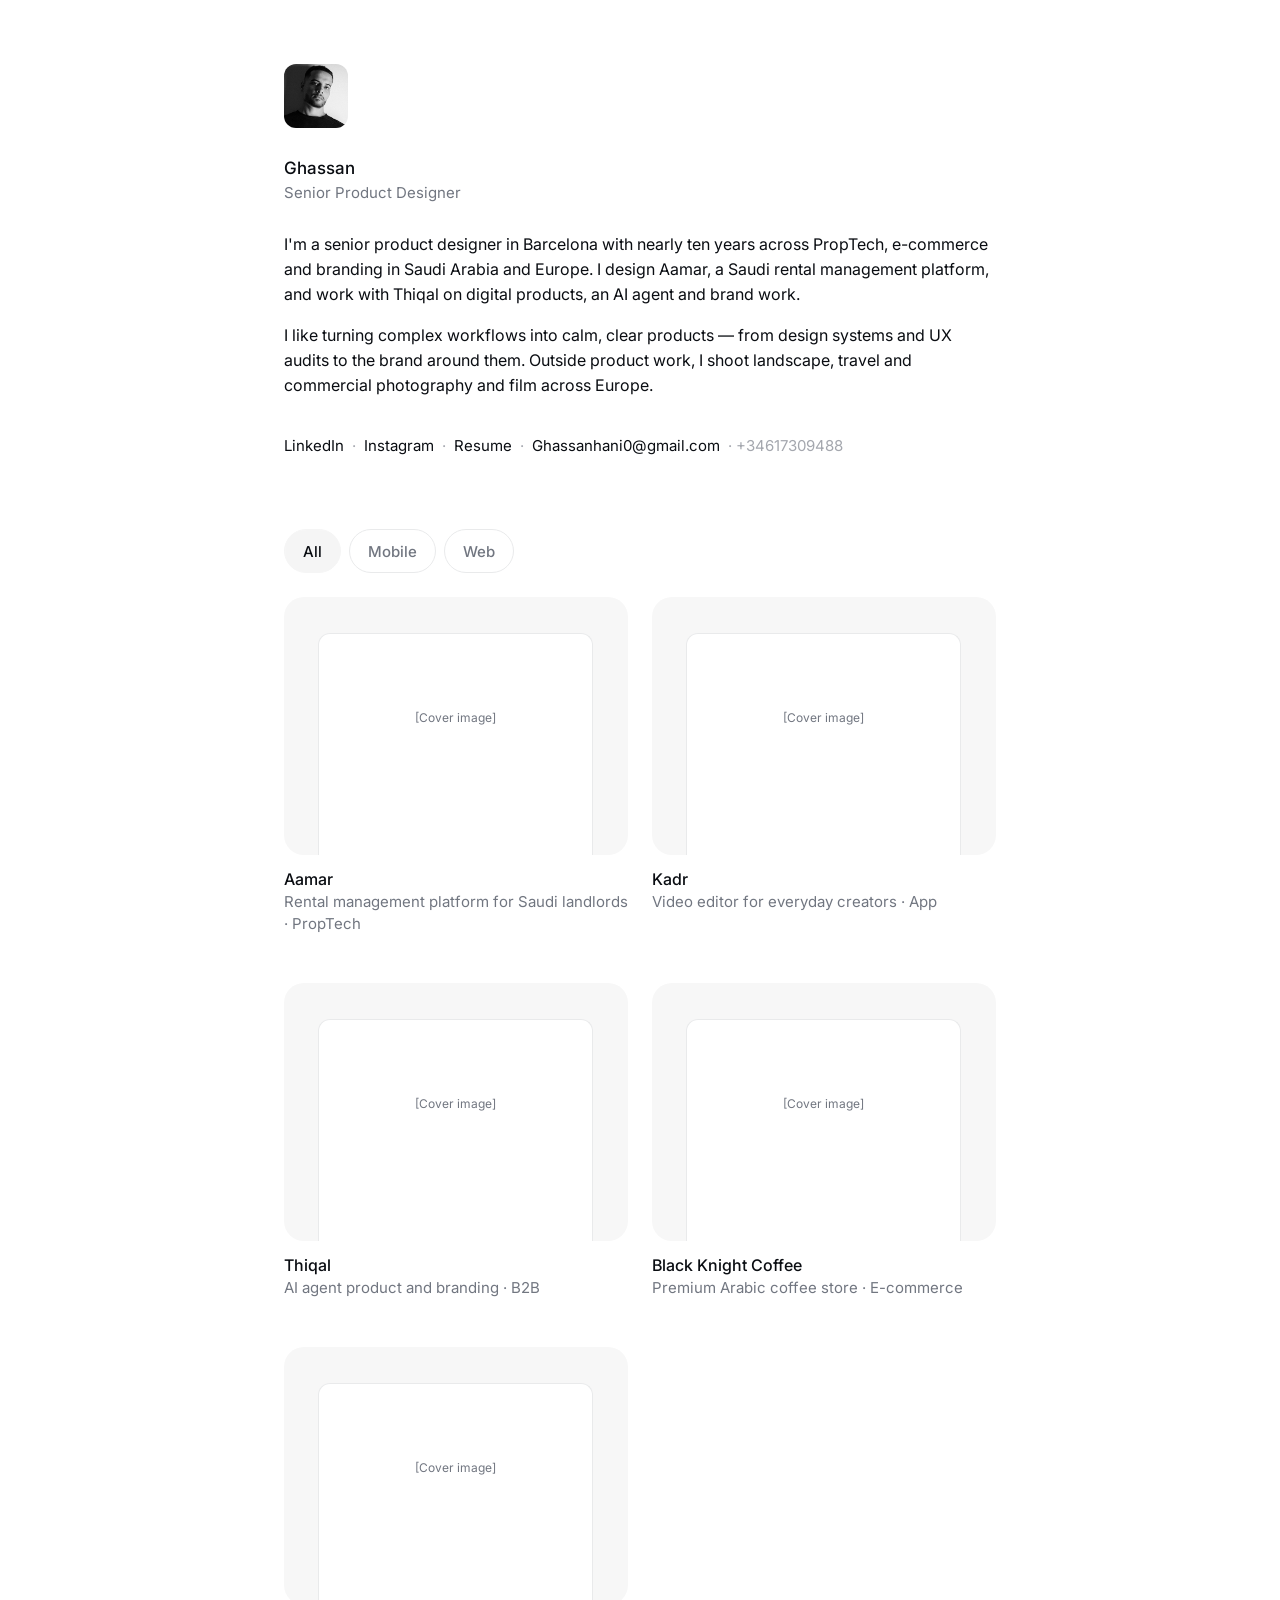
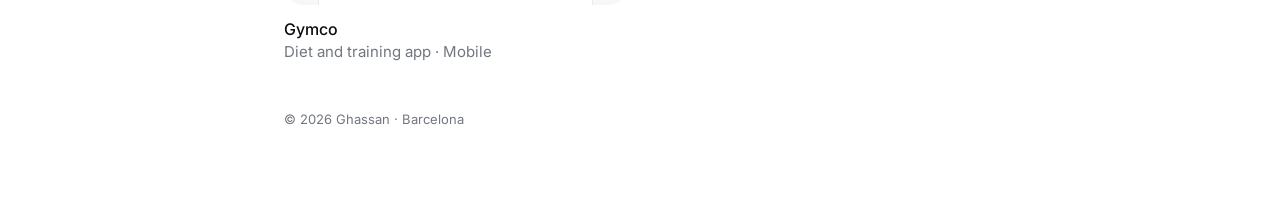
==== index.html @ f4811078 "Build portfolio site from the new design Intro, filterable work grid with one consistent cover per c" ====
<!doctype html>
<html lang="en">
<head>
<meta charset="utf-8">
<meta name="viewport" content="width=device-width, initial-scale=1">
<title>Ghassan — Senior Product Designer</title>
<meta name="description" content="Ghassan is a senior product designer in Barcelona working across PropTech, e-commerce and branding.">
<link rel="preconnect" href="https://fonts.googleapis.com">
<link rel="preconnect" href="https://fonts.gstatic.com" crossorigin>
<link href="https://fonts.googleapis.com/css2?family=Inter:wght@400;500;600&display=swap" rel="stylesheet">
<link rel="stylesheet" href="styles.css">
</head>
<body>
<main class="page">

  <div id="home">
    <header class="intro">
      <img class="rise portrait" src="assets/portrait.jpg" alt="Portrait of Ghassan" width="64" height="64">
      <div class="rise name" style="animation-delay: 80ms">
        <h1>Ghassan</h1>
        <p>Senior Product Designer</p>
      </div>
      <div class="rise bio" style="animation-delay: 160ms">
        <p>I'm a senior product designer in Barcelona with nearly ten years across PropTech, e-commerce and branding in Saudi Arabia and Europe. I design Aamar, a Saudi rental management platform, and work with Thiqal on digital products, an AI agent and brand work.</p>
        <p>I like turning complex workflows into calm, clear products — from design systems and UX audits to the brand around them. Outside product work, I shoot landscape, travel and commercial photography and film across Europe.</p>
      </div>
      <nav class="rise contact" aria-label="Contact" style="animation-delay: 240ms">
        <a href="#">LinkedIn</a><span aria-hidden="true">·</span>
        <a href="#">Instagram</a><span aria-hidden="true">·</span>
        <a href="#">Resume</a><span aria-hidden="true">·</span>
        <a href="mailto:Ghassanhani0@gmail.com">Ghassanhani0@gmail.com</a><span class="phone-no">· +34617309488</span>
      </nav>
    </header>

    <section class="work" aria-label="Work">
      <div class="rise tabs" role="tablist" aria-label="Filter work" style="animation-delay: 320ms">
        <button type="button" class="pill" role="tab" data-tab="all" aria-selected="true">All</button>
        <button type="button" class="pill" role="tab" data-tab="mobile" aria-selected="false">Mobile</button>
        <button type="button" class="pill" role="tab" data-tab="web" aria-selected="false">Web</button>
      </div>
      <div class="grid" id="grid"></div>
    </section>
  </div>

  <article id="case" class="case" hidden></article>

  <footer class="foot">© 2026 Ghassan · Barcelona</footer>
</main>
<script src="works.js"></script>
<script src="app.js"></script>
</body>
</html>
---- styles.css ----
:root {
  --ink: #0A0D12;
  --muted: #717680;
  --body: #535862;
  --faint: #A4A7AE;
  --line: #E9EAEB;
  --line-soft: #F2F2F2;
  --dot: #D5D7DA;
  --panel: #F7F7F7;
  --panel-hover: #EFEFEF;
  --pill: #F5F5F5;
  --bg: #FFFFFF;
  --ease-out: cubic-bezier(.22, 1, .36, 1);
  --ease-soft: cubic-bezier(.25, .1, .25, 1);
}

* { box-sizing: border-box; }
@supports (corner-shape: superellipse(2)) { *, *::before, *::after { corner-shape: superellipse(1.9); } }

html { -webkit-text-size-adjust: 100%; }
body {
  margin: 0;
  background: var(--bg);
  color: var(--ink);
  font-family: Inter, system-ui, sans-serif;
  -webkit-font-smoothing: antialiased;
}
a { color: var(--muted); text-decoration: none; transition: color .2s; }
a:hover { color: var(--ink); }
img { display: block; max-width: 100%; }
button { font: inherit; color: inherit; }
[hidden] { display: none !important; }

@keyframes rise { from { opacity: 0; transform: translateY(16px); } to { opacity: 1; transform: none; } }
.rise { animation: rise .7s cubic-bezier(.05, .7, .1, 1) both; }

.page {
  max-width: 760px;
  margin: 0 auto;
  padding: 64px 24px 96px;
  display: flex;
  flex-direction: column;
  gap: 48px;
}
#home { display: flex; flex-direction: column; gap: 64px; }

/* Intro */
.intro { display: flex; flex-direction: column; gap: 28px; }
.portrait { width: 64px; height: 64px; border-radius: 12px; object-fit: cover; }
.name { display: flex; flex-direction: column; gap: 2px; }
.name h1 { margin: 0; font-size: 17px; line-height: 24px; font-weight: 500; }
.name p { margin: 0; font-size: 15px; line-height: 22px; color: var(--muted); }
.bio { display: flex; flex-direction: column; gap: 16px; font-size: 16px; line-height: 25px; }
.bio p { margin: 0; }
.contact { display: flex; flex-wrap: wrap; align-items: center; gap: 4px 8px; font-size: 15px; }
.contact a { color: var(--ink); padding: 10px 0; }
.contact a:hover { color: var(--body); }
.contact span { color: var(--faint); }

/* Tabs */
.work { display: flex; flex-direction: column; gap: 24px; }
.tabs { display: flex; gap: 8px; }
.pill {
  min-height: 44px;
  padding: 0 18px;
  border-radius: 999px;
  border: 1px solid var(--line);
  background: var(--bg);
  color: var(--muted);
  font-weight: 500;
  font-size: 15px;
  cursor: pointer;
  transition: background-color .2s, color .2s, border-color .2s;
}
.pill:hover { color: var(--ink); }
.pill[aria-selected="true"] { background: var(--pill); border-color: var(--pill); color: var(--ink); }

/* Work grid: every card has the exact same cover, so they read as one set. */
.grid { display: grid; grid-template-columns: repeat(2, minmax(0, 1fr)); gap: 48px 24px; }
.card {
  display: flex;
  flex-direction: column;
  gap: 14px;
  width: 100%;
  padding: 0;
  margin: 0;
  border: 0;
  background: none;
  text-align: left;
  cursor: pointer;
}
.cover {
  position: relative;
  display: block;
  width: 100%;
  aspect-ratio: 4 / 3;
  border-radius: 20px;
  background: var(--panel);
  overflow: hidden;
  transition: background-color 1.2s var(--ease-soft);
}
.cover .frame {
  position: absolute;
  left: 10%;
  top: 14%;
  width: 80%;
  height: 100%;
  border-radius: 12px 12px 0 0;
  border: 1px solid var(--line);
  border-bottom: 0;
  background: var(--bg);
  overflow: hidden;
  transition: transform 1.6s var(--ease-out);
  will-change: transform;
}
.cover .frame img { width: 100%; height: 100%; object-fit: cover; object-position: top; }
.cover .frame .empty {
  display: flex;
  align-items: flex-start;
  justify-content: center;
  padding-top: 28%;
  height: 100%;
  font-size: 12px;
  color: var(--muted);
}
/* Hover only ever affects the card under the pointer: no card looks "active" on its own. */
@media (hover: hover) {
  .card:hover .cover { background-color: var(--panel-hover); }
  .card:hover .frame { transform: translateY(-6px); }
}
.card:focus-visible { outline: 2px solid var(--ink); outline-offset: 4px; border-radius: 20px; }
.card .meta { display: flex; flex-direction: column; gap: 2px; }
.card .title { font-size: 16px; font-weight: 500; }
.card .desc { font-size: 15px; line-height: 22px; color: var(--muted); }

.foot { font-size: 13px; color: var(--muted); }

/* Case study */
.case { display: flex; flex-direction: column; gap: 48px; padding-bottom: 24px; }
.cs-back {
  align-self: flex-start;
  display: inline-flex;
  align-items: center;
  gap: 6px;
  min-height: 44px;
  padding: 0;
  border: 0;
  background: none;
  font-weight: 500;
  font-size: 15px;
  color: var(--muted);
  cursor: pointer;
  transition: color .6s var(--ease-out);
}
.cs-back:hover { color: var(--ink); }
.cs-head { display: flex; flex-direction: column; gap: 12px; }
.cs-tag { align-self: flex-start; padding: 4px 12px; border-radius: 999px; background: var(--pill); font-size: 13px; font-weight: 500; color: var(--body); }
.cs-head h1 { margin: 0; font-size: 44px; line-height: 1.15; font-weight: 600; letter-spacing: -0.02em; }
.cs-head p { margin: 0; font-size: 18px; line-height: 28px; color: var(--muted); }

.cs-hero { position: relative; width: 100%; aspect-ratio: 16 / 11; border-radius: 24px; background: var(--panel); overflow: hidden; }
.browser { display: flex; flex-direction: column; border-radius: 12px; background: var(--bg); border: 1px solid var(--line); overflow: hidden; }
.browser .bar { display: flex; align-items: center; gap: 5px; height: 26px; padding: 0 12px; border-bottom: 1px solid var(--line-soft); }
.browser .bar i { width: 7px; height: 7px; border-radius: 999px; background: var(--dot); }
.browser .bar b { flex: 1; max-width: 40%; height: 12px; margin: 0 auto; border-radius: 999px; background: var(--panel-hover); }
.browser img, .browser .empty { width: 100%; aspect-ratio: 16 / 10; object-fit: cover; object-position: top; }
.empty { display: flex; align-items: center; justify-content: center; font-size: 13px; color: var(--muted); }
.device { display: block; aspect-ratio: 9 / 19.5; border-radius: 18px; border: 1px solid var(--line); background: var(--bg); overflow: hidden; }
.device img { width: 100%; height: 100%; object-fit: cover; object-position: top; }
.cs-hero .browser, .cs-hero .device { position: absolute; }

.cs-meta { margin: 0; display: grid; grid-template-columns: repeat(4, minmax(0, 1fr)); gap: 20px 16px; padding-bottom: 8px; border-bottom: 1px solid var(--line); }
.cs-meta div { display: flex; flex-direction: column; gap: 4px; padding-bottom: 16px; }
.cs-meta dt { font-size: 13px; color: var(--muted); }
.cs-meta dd { margin: 0; font-size: 15px; line-height: 22px; }

.cs-text { display: flex; flex-direction: column; gap: 32px; }
.cs-text div { display: flex; flex-direction: column; gap: 8px; }
.cs-text h2, .cs-outcome h2 { margin: 0; font-size: 20px; line-height: 28px; font-weight: 600; }
.cs-text p, .cs-outcome > p { margin: 0; font-size: 16px; line-height: 26px; color: var(--body); }

.cs-fig { margin: 0; display: flex; flex-direction: column; gap: 12px; }
.cs-fig .panel { border-radius: 24px; background: var(--panel); padding: 40px; }
.cs-fig .phones { display: grid; grid-template-columns: repeat(3, minmax(0, 1fr)); gap: 20px; }
.cs-fig .device { border-radius: 16px; }
.cs-fig figcaption { font-size: 14px; color: var(--muted); }

.cs-outcome { display: flex; flex-direction: column; gap: 20px; }
.cs-results { display: grid; grid-template-columns: repeat(3, minmax(0, 1fr)); gap: 12px; }
.cs-results div { display: flex; flex-direction: column; gap: 4px; padding: 20px; border-radius: 16px; background: var(--panel); }
.cs-results strong { font-size: 24px; line-height: 32px; font-weight: 600; letter-spacing: -0.01em; }
.cs-results span { font-size: 14px; line-height: 20px; color: var(--muted); }

.cs-next { display: block; width: 100%; padding: 0; margin: 8px 0 0; border: 0; background: none; text-align: left; cursor: pointer; }
.cs-next .panel { display: flex; align-items: center; justify-content: space-between; gap: 16px; padding: 24px; border-radius: 20px; background: var(--panel); transition: background-color 1.2s var(--ease-soft); }
.cs-next .label { display: flex; flex-direction: column; gap: 2px; }
.cs-next small { font-size: 13px; color: var(--muted); }
.cs-next strong { font-size: 20px; line-height: 28px; font-weight: 600; }
.cs-next svg { transition: transform 1.6s var(--ease-out); }
@media (hover: hover) {
  .cs-next:hover .panel { background-color: var(--panel-hover); }
  .cs-next:hover svg { transform: translateX(8px); }
}
.cs-back:focus-visible, .cs-next:focus-visible, .pill:focus-visible { outline: 2px solid var(--ink); outline-offset: 4px; }

/* Phone */
@media (max-width: 640px) {
  .page { padding: 40px 20px 64px; gap: 40px; }
  #home { gap: 40px; }
  .intro { gap: 24px; }
  .phone-no { display: none; }
  .work { gap: 20px; }
  .grid { grid-template-columns: 1fr; }
  .cover { border-radius: 16px; }
  .card:active .cover { transform: scale(.98); transition: transform .35s cubic-bezier(.2, 0, 0, 1); }
  .case { gap: 36px; }
  .cs-head h1 { font-size: 30px; }
  .cs-meta { grid-template-columns: repeat(2, minmax(0, 1fr)); }
  .cs-fig .panel { padding: 14px; }
  .cs-fig .phones { gap: 8px; }
  .cs-results { grid-template-columns: 1fr; }
}

@media (prefers-reduced-motion: reduce) {
  .rise { animation: none; }
  .cover, .cover .frame, .pill, .cs-back, .cs-next .panel, .cs-next svg { transition: none; }
}
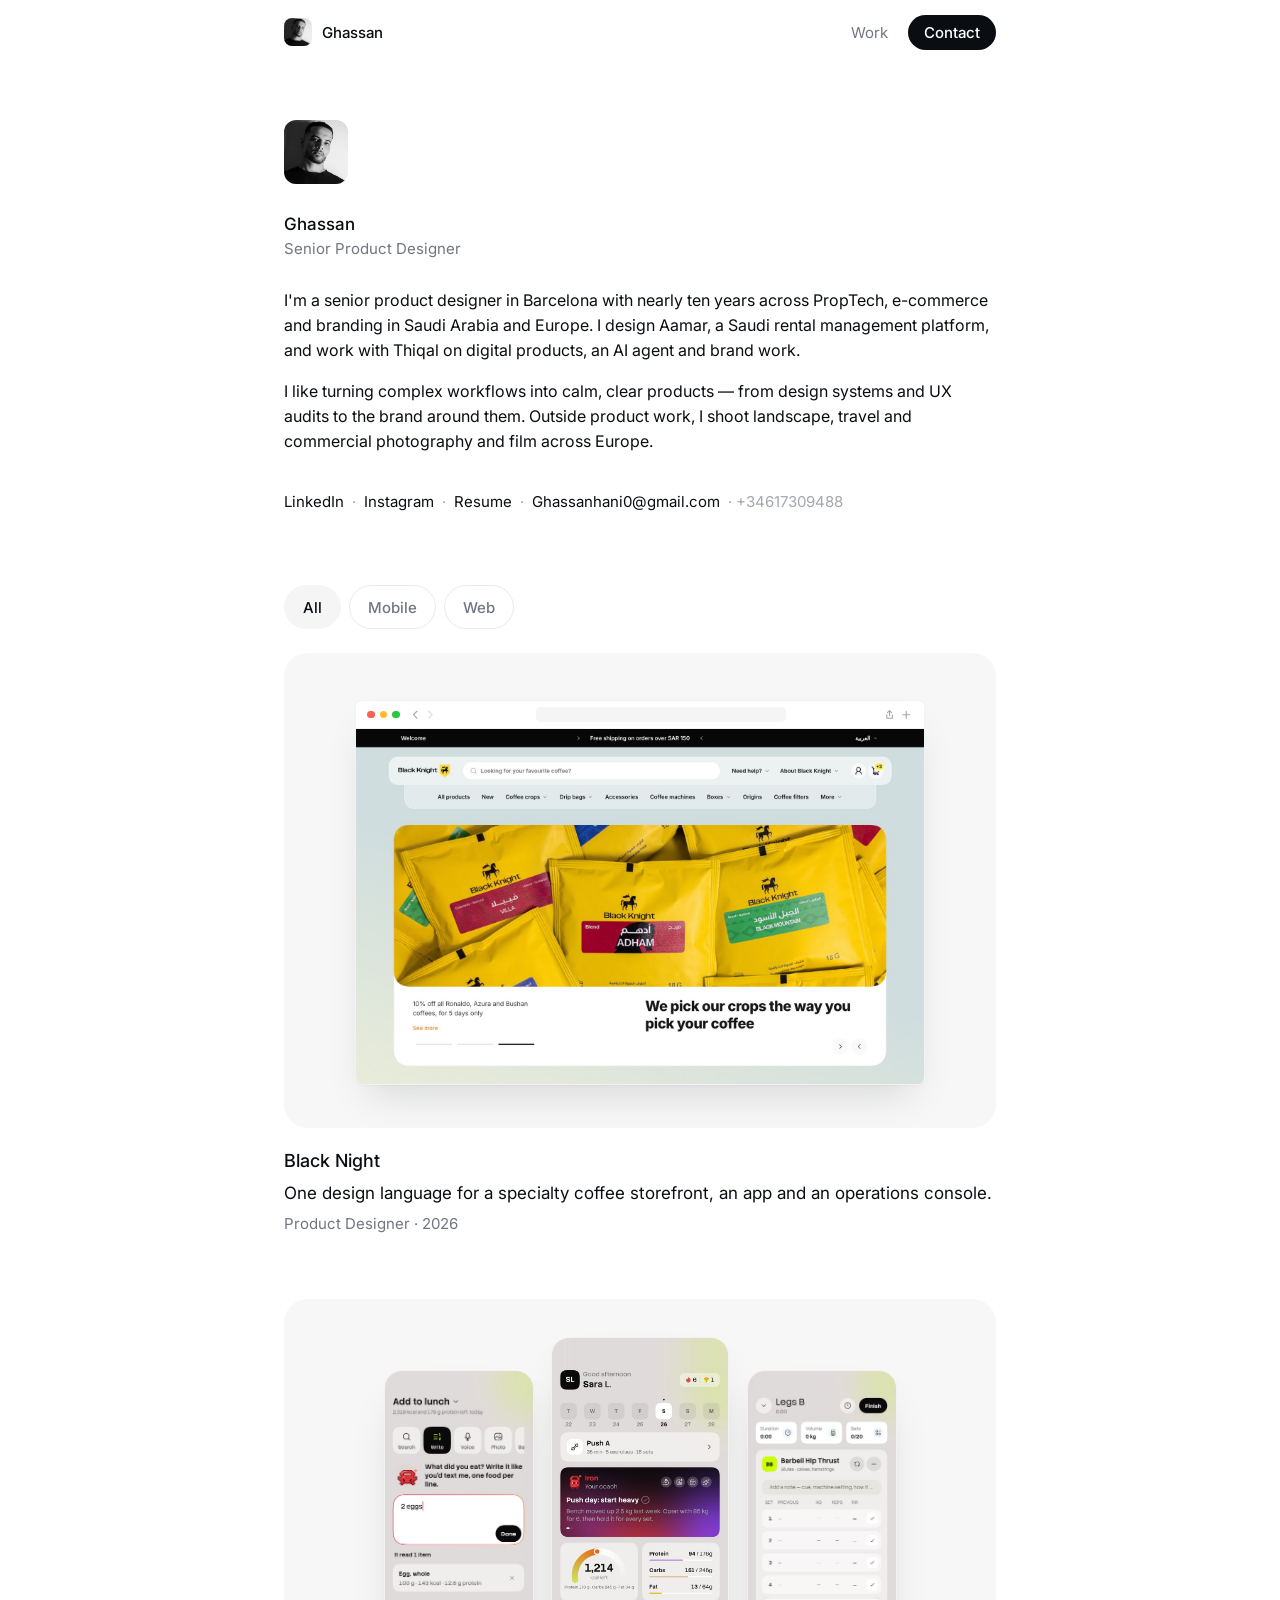
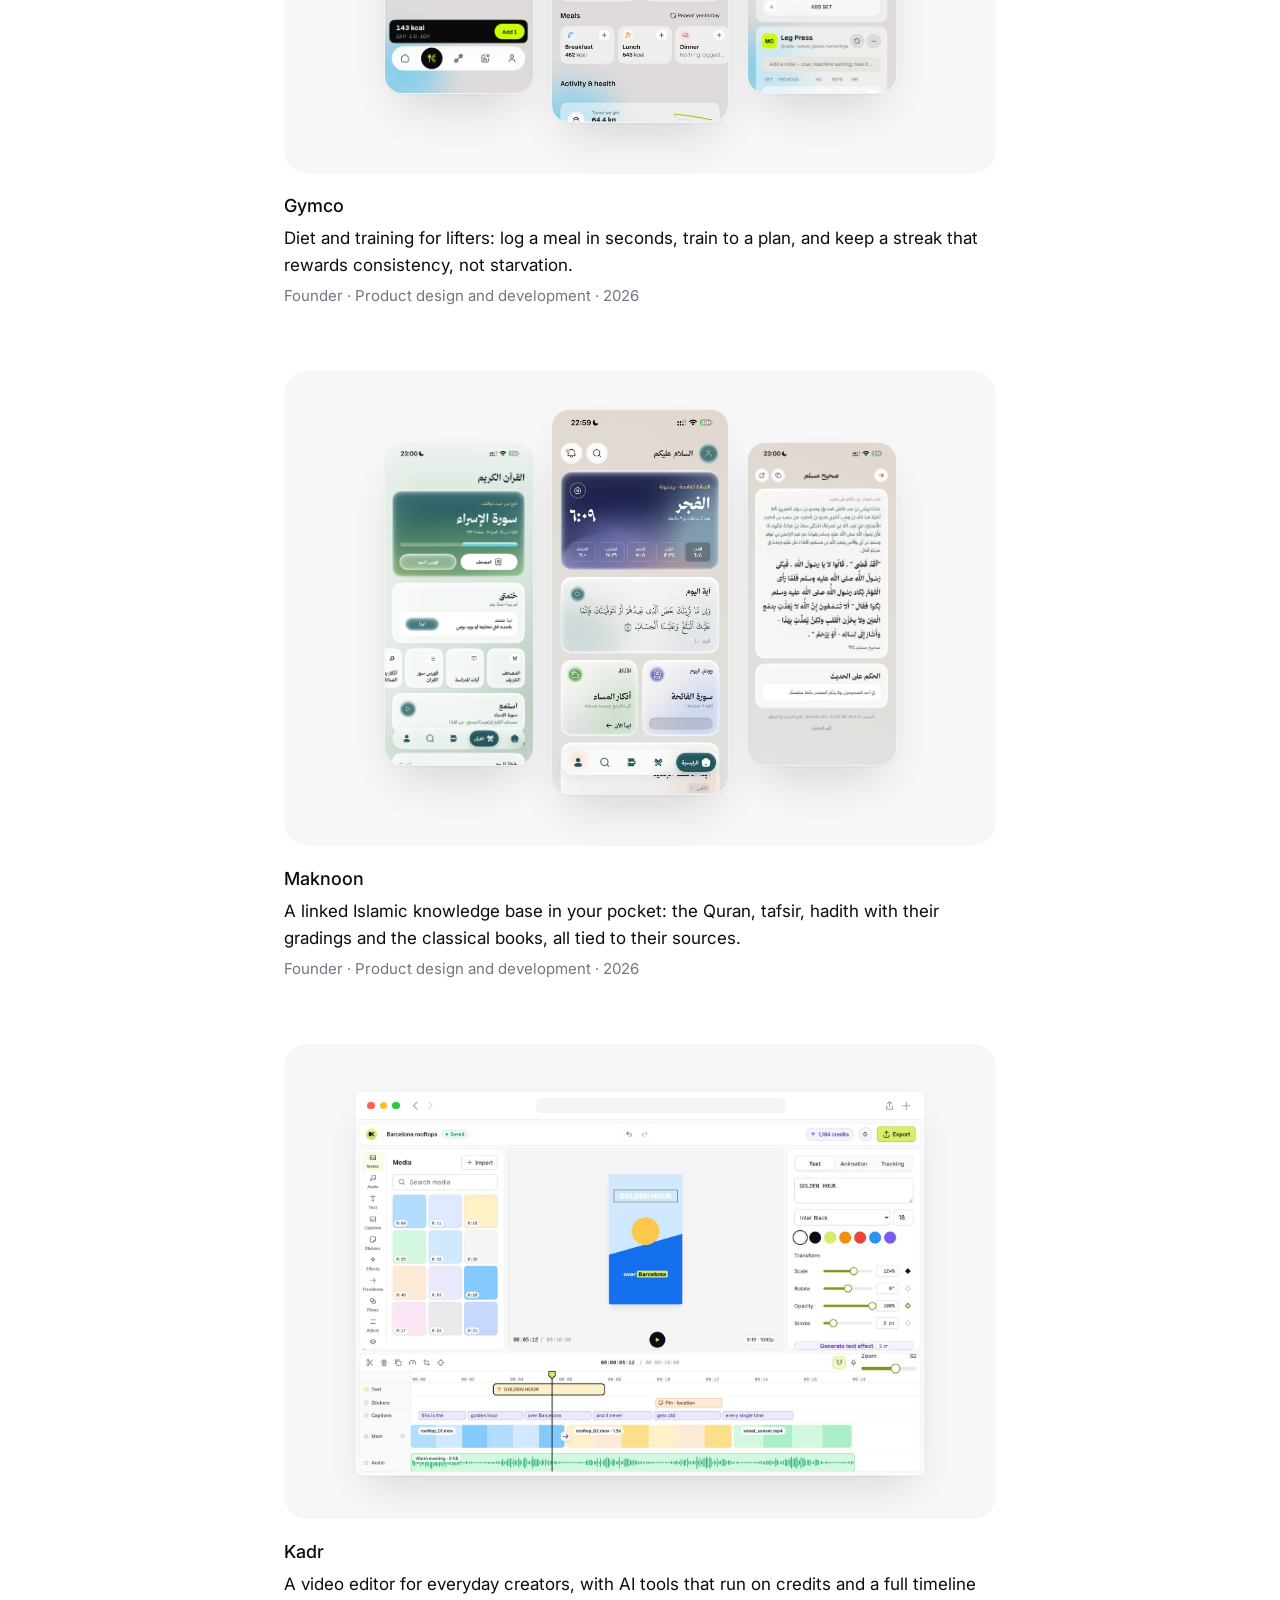
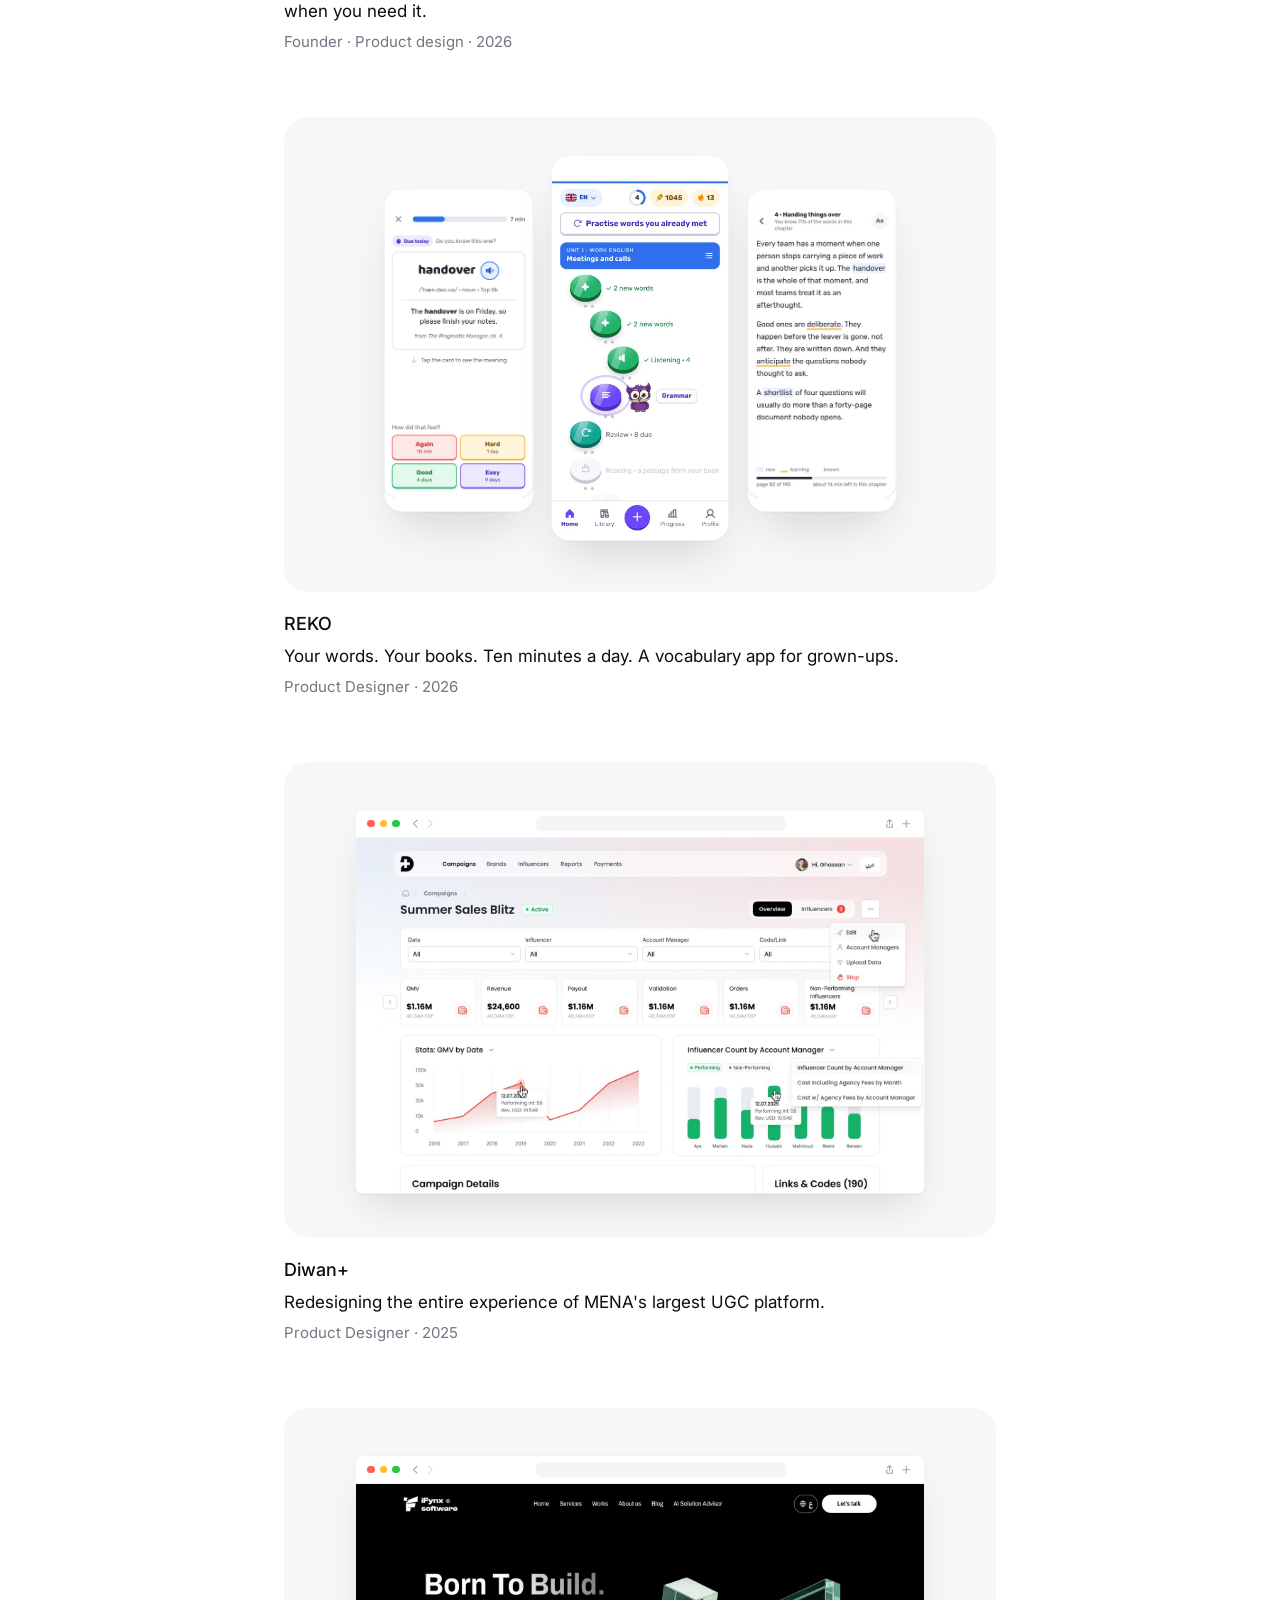
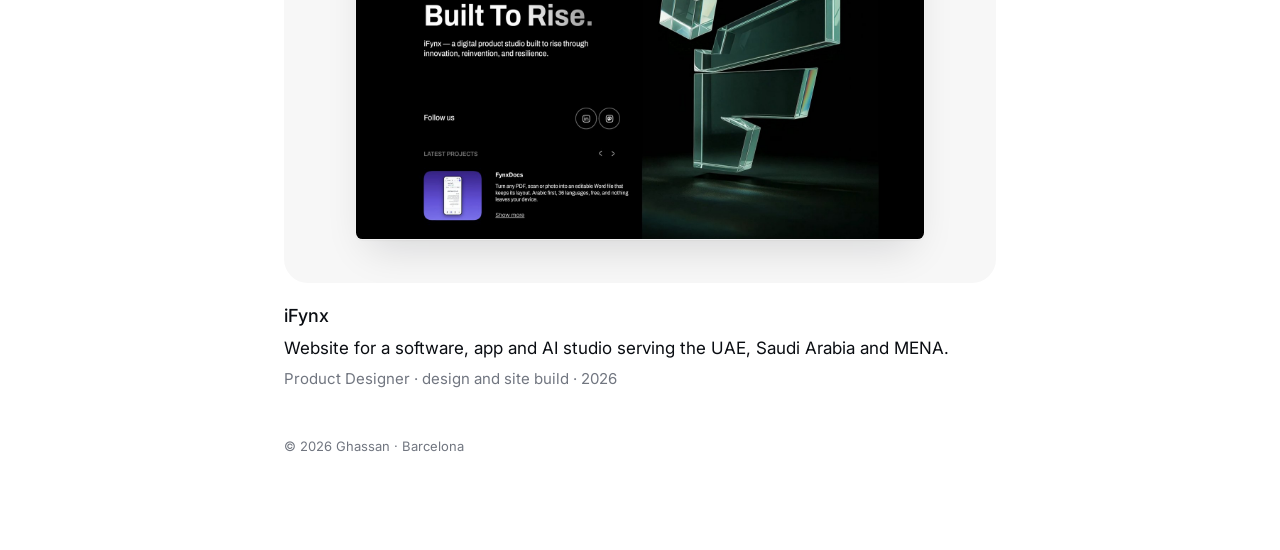
==== commit 0cbe482c: "Add a fixed header to home and case studies Co-Authored-By: Claude Opus 5.5 <noreply@anthropic.com> " ====
--- a/index.html
+++ b/index.html
@@ -11,6 +11,17 @@
 <link rel="stylesheet" href="styles.css">
 </head>
 <body>
+<header class="topbar" id="topbar">
+  <div class="topbar-in">
+    <a class="brand" href="#" aria-label="Ghassan, home"><img src="assets/portrait.jpg" alt="" width="28" height="28"><span>Ghassan</span></a>
+    <button type="button" class="tb-back" id="tb-back" hidden><svg aria-hidden="true" width="18" height="18" viewBox="0 0 24 24" fill="none" stroke="currentColor" stroke-width="1.75" stroke-linecap="round" stroke-linejoin="round"><path d="M19 12H5M11 18l-6-6 6-6"></path></svg><span>All work</span></button>
+    <span class="tb-title" id="tb-title" aria-hidden="true"></span>
+    <nav class="tb-nav" aria-label="Main">
+      <a href="#" class="tb-link" id="tb-work">Work</a>
+      <a href="mailto:Ghassanhani0@gmail.com" class="tb-cta">Contact</a>
+    </nav>
+  </div>
+</header>
 <main class="page">
 
   <div id="home">
--- a/styles.css
+++ b/styles.css
@@ -37,12 +37,35 @@
 .page {
   max-width: 760px;
   margin: 0 auto;
-  padding: 64px 24px 96px;
+  padding: 120px 24px 96px;
   display: flex;
   flex-direction: column;
   gap: 48px;
 }
 #home { display: flex; flex-direction: column; gap: 64px; }
+
+/* Fixed header */
+.topbar {
+  position: fixed; inset: 0 0 auto 0; z-index: 50;
+  background: rgba(255,255,255,.82);
+  -webkit-backdrop-filter: saturate(180%) blur(16px); backdrop-filter: saturate(180%) blur(16px);
+  border-bottom: 1px solid transparent;
+  transition: border-color .3s var(--ease-soft);
+}
+.topbar.scrolled { border-bottom-color: var(--line); }
+.topbar-in { max-width: 760px; margin: 0 auto; height: 64px; padding: 0 24px; display: flex; align-items: center; gap: 16px; }
+.brand { display: inline-flex; align-items: center; gap: 10px; color: var(--ink); font-size: 15px; font-weight: 500; }
+.brand img { width: 28px; height: 28px; border-radius: 8px; object-fit: cover; }
+.tb-back { display: inline-flex; align-items: center; gap: 6px; min-height: 44px; padding: 0; border: 0; background: none; font-size: 15px; font-weight: 500; color: var(--muted); cursor: pointer; transition: color .3s; }
+.tb-back:hover { color: var(--ink); }
+.tb-title { flex: 1; min-width: 0; text-align: center; font-size: 15px; font-weight: 500; white-space: nowrap; overflow: hidden; text-overflow: ellipsis; opacity: 0; transform: translateY(4px); transition: opacity .3s var(--ease-out), transform .3s var(--ease-out); }
+.tb-title.show { opacity: 1; transform: none; }
+.tb-nav { margin-left: auto; display: flex; align-items: center; gap: 20px; font-size: 15px; }
+.tb-link { color: var(--muted); }
+.tb-cta { color: #fff; background: var(--ink); padding: 8px 16px; border-radius: 999px; font-weight: 500; }
+.tb-cta:hover { color: #fff; opacity: .86; }
+.tb-back:focus-visible, .brand:focus-visible, .tb-nav a:focus-visible { outline: 2px solid var(--ink); outline-offset: 4px; }
+html { scroll-padding-top: 80px; }
 
 /* Intro */
 .intro { display: flex; flex-direction: column; gap: 28px; }
@@ -75,12 +98,13 @@
 .pill:hover { color: var(--ink); }
 .pill[aria-selected="true"] { background: var(--pill); border-color: var(--pill); color: var(--ink); }
 
-/* Work grid: every card has the exact same cover, so they read as one set. */
-.grid { display: grid; grid-template-columns: repeat(2, minmax(0, 1fr)); gap: 48px 24px; }
+/* Work list: one large card per row. Every cover is a screenshot in a browser window
+   (or a phone for app-only work) floating on the same grey panel. */
+.grid { display: grid; grid-template-columns: 1fr; gap: 64px; }
 .card {
   display: flex;
   flex-direction: column;
-  gap: 14px;
+  gap: 20px;
   width: 100%;
   padding: 0;
   margin: 0;
@@ -93,45 +117,31 @@
   position: relative;
   display: block;
   width: 100%;
-  aspect-ratio: 4 / 3;
-  border-radius: 20px;
+  aspect-ratio: 3 / 2;
+  border-radius: 24px;
   background: var(--panel);
   overflow: hidden;
+  container-type: inline-size;
   transition: background-color 1.2s var(--ease-soft);
 }
-.cover .frame {
-  position: absolute;
-  left: 10%;
-  top: 14%;
-  width: 80%;
-  height: 100%;
-  border-radius: 12px 12px 0 0;
-  border: 1px solid var(--line);
-  border-bottom: 0;
-  background: var(--bg);
-  overflow: hidden;
-  transition: transform 1.6s var(--ease-out);
-  will-change: transform;
-}
-.cover .frame img { width: 100%; height: 100%; object-fit: cover; object-position: top; }
-.cover .frame .empty {
-  display: flex;
-  align-items: flex-start;
-  justify-content: center;
-  padding-top: 28%;
-  height: 100%;
-  font-size: 12px;
-  color: var(--muted);
-}
+.cover .frame { position: absolute; transition: transform 1.6s var(--ease-out); will-change: transform; }
+.cover .frame-web { left: 10%; top: 10%; width: 80%; }
+.cover .frame-phone { left: 37%; top: 8%; width: 26%; }
+/* Three phones for app-only work: the middle one leads. */
+.trio-0, .trio-2 { position: absolute; top: 15%; width: 21%; }
+.trio-0 { left: 14%; }
+.trio-2 { left: 65%; }
+.trio-1 { position: absolute; left: 37.5%; top: 8%; width: 25%; z-index: 1; }
 /* Hover only ever affects the card under the pointer: no card looks "active" on its own. */
 @media (hover: hover) {
   .card:hover .cover { background-color: var(--panel-hover); }
   .card:hover .frame { transform: translateY(-6px); }
 }
-.card:focus-visible { outline: 2px solid var(--ink); outline-offset: 4px; border-radius: 20px; }
-.card .meta { display: flex; flex-direction: column; gap: 2px; }
-.card .title { font-size: 16px; font-weight: 500; }
-.card .desc { font-size: 15px; line-height: 22px; color: var(--muted); }
+.card:focus-visible { outline: 2px solid var(--ink); outline-offset: 4px; border-radius: 24px; }
+.card .meta { display: flex; flex-direction: column; gap: 6px; }
+.card .title { font-size: 18px; line-height: 26px; font-weight: 500; }
+.card .desc { font-size: 17px; line-height: 27px; color: var(--ink); }
+.card .byline { font-size: 15px; line-height: 22px; color: var(--muted); }
 
 .foot { font-size: 13px; color: var(--muted); }
 
@@ -158,18 +168,40 @@
 .cs-head h1 { margin: 0; font-size: 44px; line-height: 1.15; font-weight: 600; letter-spacing: -0.02em; }
 .cs-head p { margin: 0; font-size: 18px; line-height: 28px; color: var(--muted); }
 
-.cs-hero { position: relative; width: 100%; aspect-ratio: 16 / 11; border-radius: 24px; background: var(--panel); overflow: hidden; }
-.browser { display: flex; flex-direction: column; border-radius: 12px; background: var(--bg); border: 1px solid var(--line); overflow: hidden; }
-.browser .bar { display: flex; align-items: center; gap: 5px; height: 26px; padding: 0 12px; border-bottom: 1px solid var(--line-soft); }
-.browser .bar i { width: 7px; height: 7px; border-radius: 999px; background: var(--dot); }
-.browser .bar b { flex: 1; max-width: 40%; height: 12px; margin: 0 auto; border-radius: 999px; background: var(--panel-hover); }
+.cs-hero { position: relative; width: 100%; aspect-ratio: 16 / 11; border-radius: 24px; background: var(--panel); overflow: hidden; container-type: inline-size; }
+.browser {
+  display: flex;
+  flex-direction: column;
+  font-size: 1.15cqw;
+  border-radius: 0.9em;
+  background: var(--bg);
+  border: 1px solid var(--line-soft);
+  overflow: hidden;
+  box-shadow: 0 1px 2px rgb(10 13 18 / 4%), 0 2.4em 4.8em -1.6em rgb(10 13 18 / 14%);
+}
+.browser .bar { display: flex; align-items: center; gap: 1.2em; flex: none; height: 3.4em; padding: 0 1.4em; background: var(--bg); border-bottom: 1px solid var(--line-soft); color: var(--faint); }
+.browser .lights { display: flex; gap: 0.55em; }
+.browser .lights i { width: 0.95em; height: 0.95em; border-radius: 999px; background: #FF5F57; }
+.browser .lights i:nth-child(2) { background: #FEBC2E; }
+.browser .lights i:nth-child(3) { background: #28C840; }
+.browser .nav, .browser .tools { width: 3.4em; height: 1.4em; flex: none; }
+.browser .url { flex: 1; max-width: 46%; height: 1.9em; margin: 0 auto; border-radius: 0.6em; background: var(--pill); }
 .browser img, .browser .empty { width: 100%; aspect-ratio: 16 / 10; object-fit: cover; object-position: top; }
 .empty { display: flex; align-items: center; justify-content: center; font-size: 13px; color: var(--muted); }
-.device { display: block; aspect-ratio: 9 / 19.5; border-radius: 18px; border: 1px solid var(--line); background: var(--bg); overflow: hidden; }
+.device {
+  display: block;
+  aspect-ratio: 9 / 19.5;
+  border-radius: 18px;
+  border: 1px solid var(--line-soft);
+  background: var(--bg);
+  overflow: hidden;
+  box-shadow: 0 1px 2px rgb(10 13 18 / 4%), 0 24px 48px -16px rgb(10 13 18 / 16%);
+}
 .device img { width: 100%; height: 100%; object-fit: cover; object-position: top; }
 .cs-hero .browser, .cs-hero .device { position: absolute; }
 
-.cs-meta { margin: 0; display: grid; grid-template-columns: repeat(4, minmax(0, 1fr)); gap: 20px 16px; padding-bottom: 8px; border-bottom: 1px solid var(--line); }
+.cs-meta { margin: 0; display: grid; grid-template-columns: repeat(3, minmax(0, 1fr)); gap: 20px 24px; padding-bottom: 8px; border-bottom: 1px solid var(--line); }
+.cs-meta div:nth-child(n+4) { grid-column: span 3; }
 .cs-meta div { display: flex; flex-direction: column; gap: 4px; padding-bottom: 16px; }
 .cs-meta dt { font-size: 13px; color: var(--muted); }
 .cs-meta dd { margin: 0; font-size: 15px; line-height: 22px; }
@@ -180,7 +212,7 @@
 .cs-text p, .cs-outcome > p { margin: 0; font-size: 16px; line-height: 26px; color: var(--body); }
 
 .cs-fig { margin: 0; display: flex; flex-direction: column; gap: 12px; }
-.cs-fig .panel { border-radius: 24px; background: var(--panel); padding: 40px; }
+.cs-fig .panel { border-radius: 24px; background: var(--panel); padding: 40px; container-type: inline-size; }
 .cs-fig .phones { display: grid; grid-template-columns: repeat(3, minmax(0, 1fr)); gap: 20px; }
 .cs-fig .device { border-radius: 16px; }
 .cs-fig figcaption { font-size: 14px; color: var(--muted); }
@@ -203,19 +235,42 @@
 }
 .cs-back:focus-visible, .cs-next:focus-visible, .pill:focus-visible { outline: 2px solid var(--ink); outline-offset: 4px; }
 
+/* Screen walkthrough: web screens run full width, phone screens sit two to a row. */
+.cs-screens { display: flex; flex-direction: column; gap: 24px; }
+.cs-screens > h2 { margin: 0; font-size: 20px; line-height: 28px; font-weight: 600; }
+.cs-screen-list { display: grid; grid-template-columns: repeat(2, minmax(0, 1fr)); gap: 56px 24px; }
+.cs-screen { margin: 0; display: flex; flex-direction: column; gap: 16px; grid-column: span 2; min-width: 0; }
+.cs-screen.is-phone { grid-column: span 1; }
+.cs-screen .panel { border-radius: 24px; background: var(--panel); padding: 40px; container-type: inline-size; }
+.cs-screen .panel-phone { display: flex; justify-content: center; padding: 32px 24px; }
+.cs-screen .panel-phone .device { width: 62%; }
+.cs-screen figcaption { display: grid; grid-template-columns: auto 1fr; column-gap: 12px; row-gap: 4px; }
+.cs-num { grid-row: span 2; font-size: 13px; line-height: 26px; color: var(--faint); font-variant-numeric: tabular-nums; }
+.cs-screen h3 { margin: 0; font-size: 17px; line-height: 26px; font-weight: 600; }
+.cs-screen p { margin: 0; font-size: 15px; line-height: 24px; color: var(--body); }
+
 /* Phone */
 @media (max-width: 640px) {
-  .page { padding: 40px 20px 64px; gap: 40px; }
+  .tb-link { display: none; }
+  .page { padding: 96px 20px 64px; gap: 40px; }
+  .topbar-in { padding: 0 20px; }
   #home { gap: 40px; }
   .intro { gap: 24px; }
   .phone-no { display: none; }
   .work { gap: 20px; }
-  .grid { grid-template-columns: 1fr; }
+  .grid { gap: 48px; }
   .cover { border-radius: 16px; }
+  .browser { font-size: 1.6cqw; }
+  .device { border-radius: 12px; }
   .card:active .cover { transform: scale(.98); transition: transform .35s cubic-bezier(.2, 0, 0, 1); }
   .case { gap: 36px; }
   .cs-head h1 { font-size: 30px; }
   .cs-meta { grid-template-columns: repeat(2, minmax(0, 1fr)); }
+  .cs-meta div:nth-child(n+4) { grid-column: span 2; }
+  .cs-screen-list { gap: 40px 12px; }
+  .cs-screen .panel { padding: 14px; border-radius: 16px; }
+  .cs-screen .panel-phone { padding: 16px 12px; }
+  .cs-screen .panel-phone .device { width: 80%; }
   .cs-fig .panel { padding: 14px; }
   .cs-fig .phones { gap: 8px; }
   .cs-results { grid-template-columns: 1fr; }
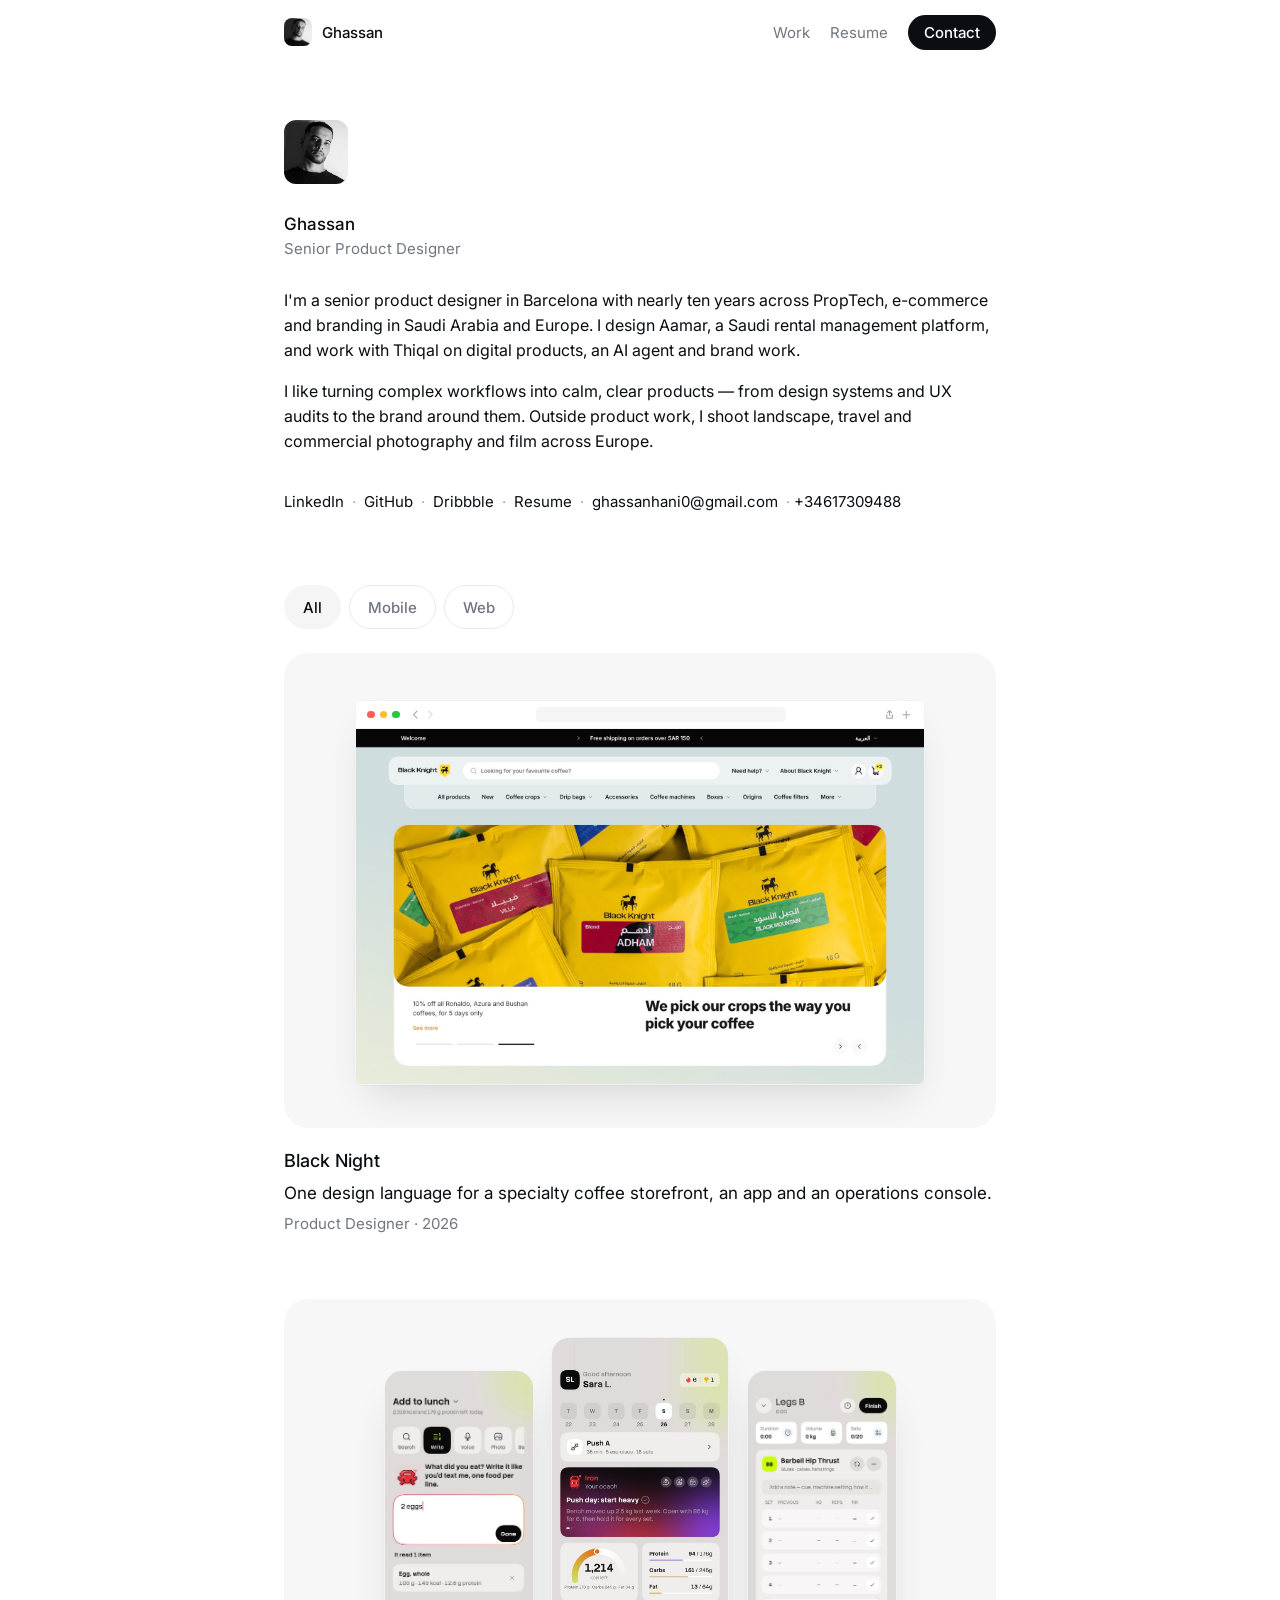
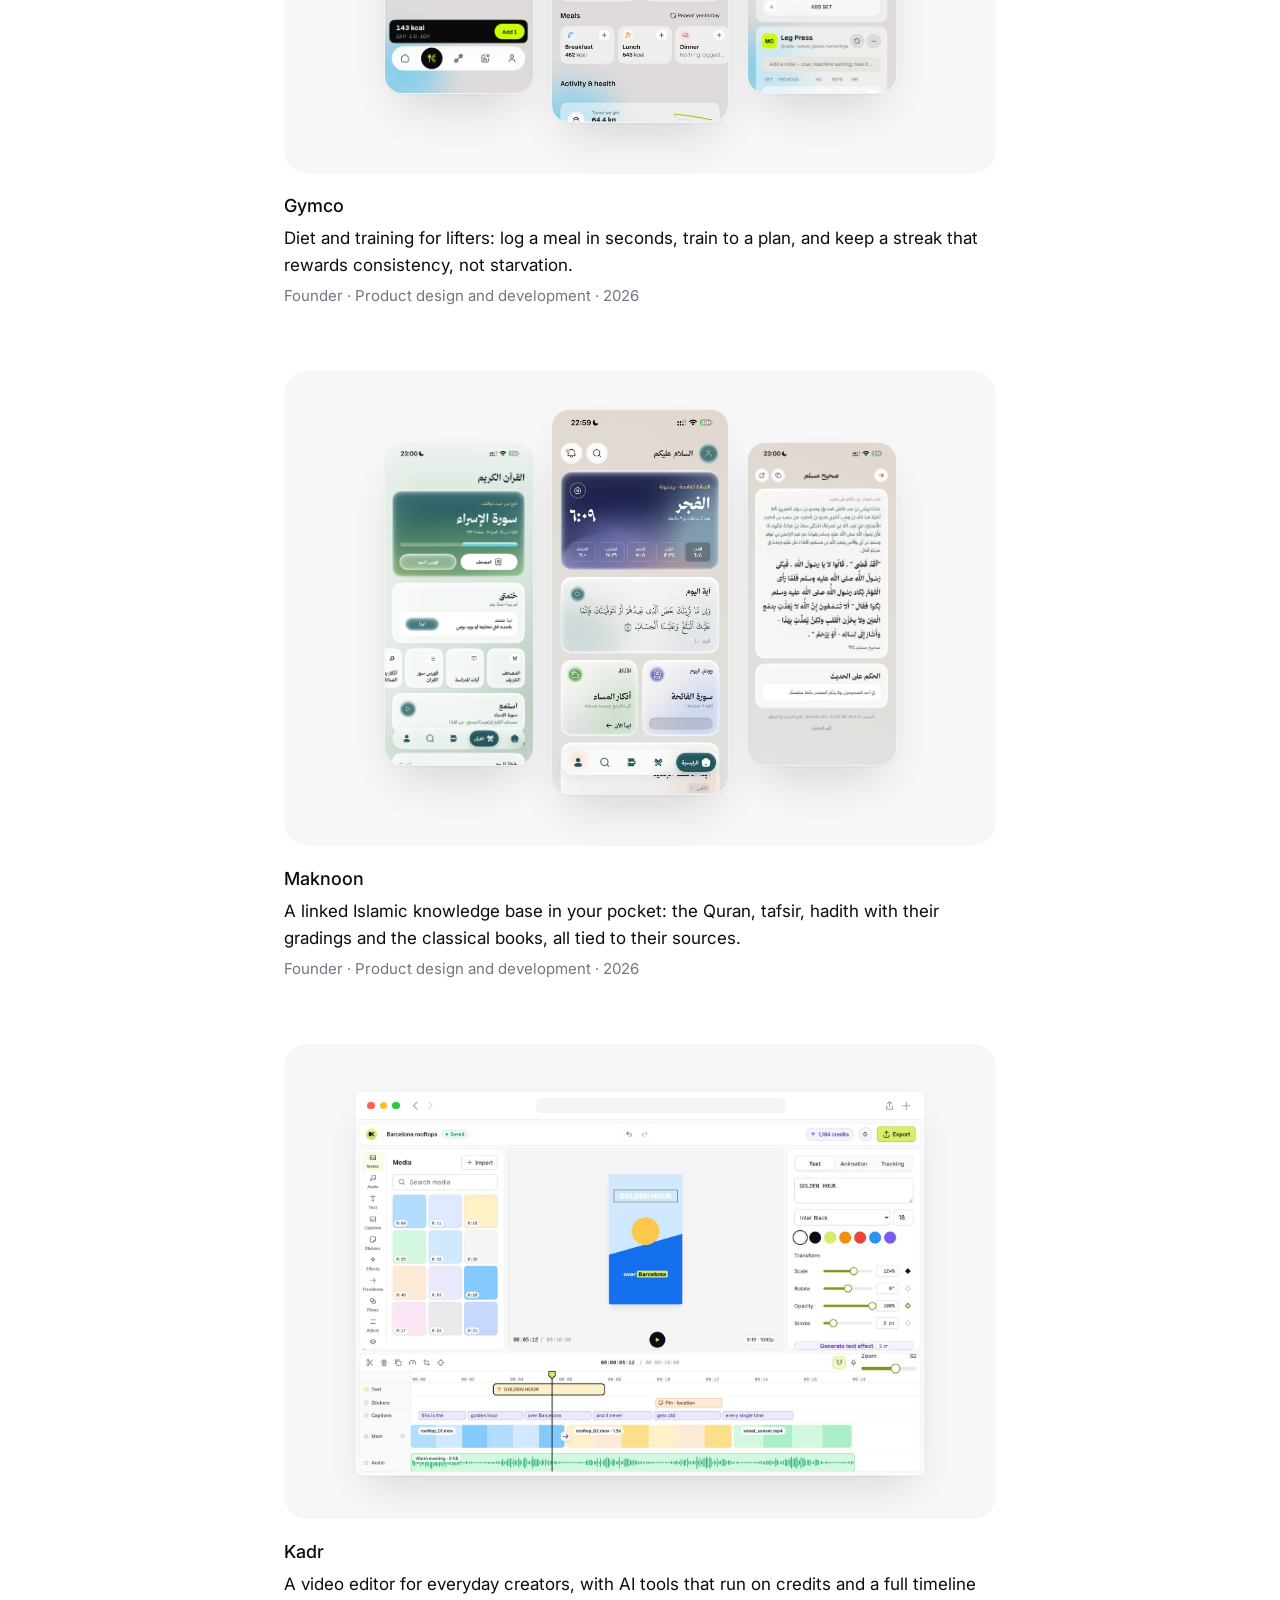
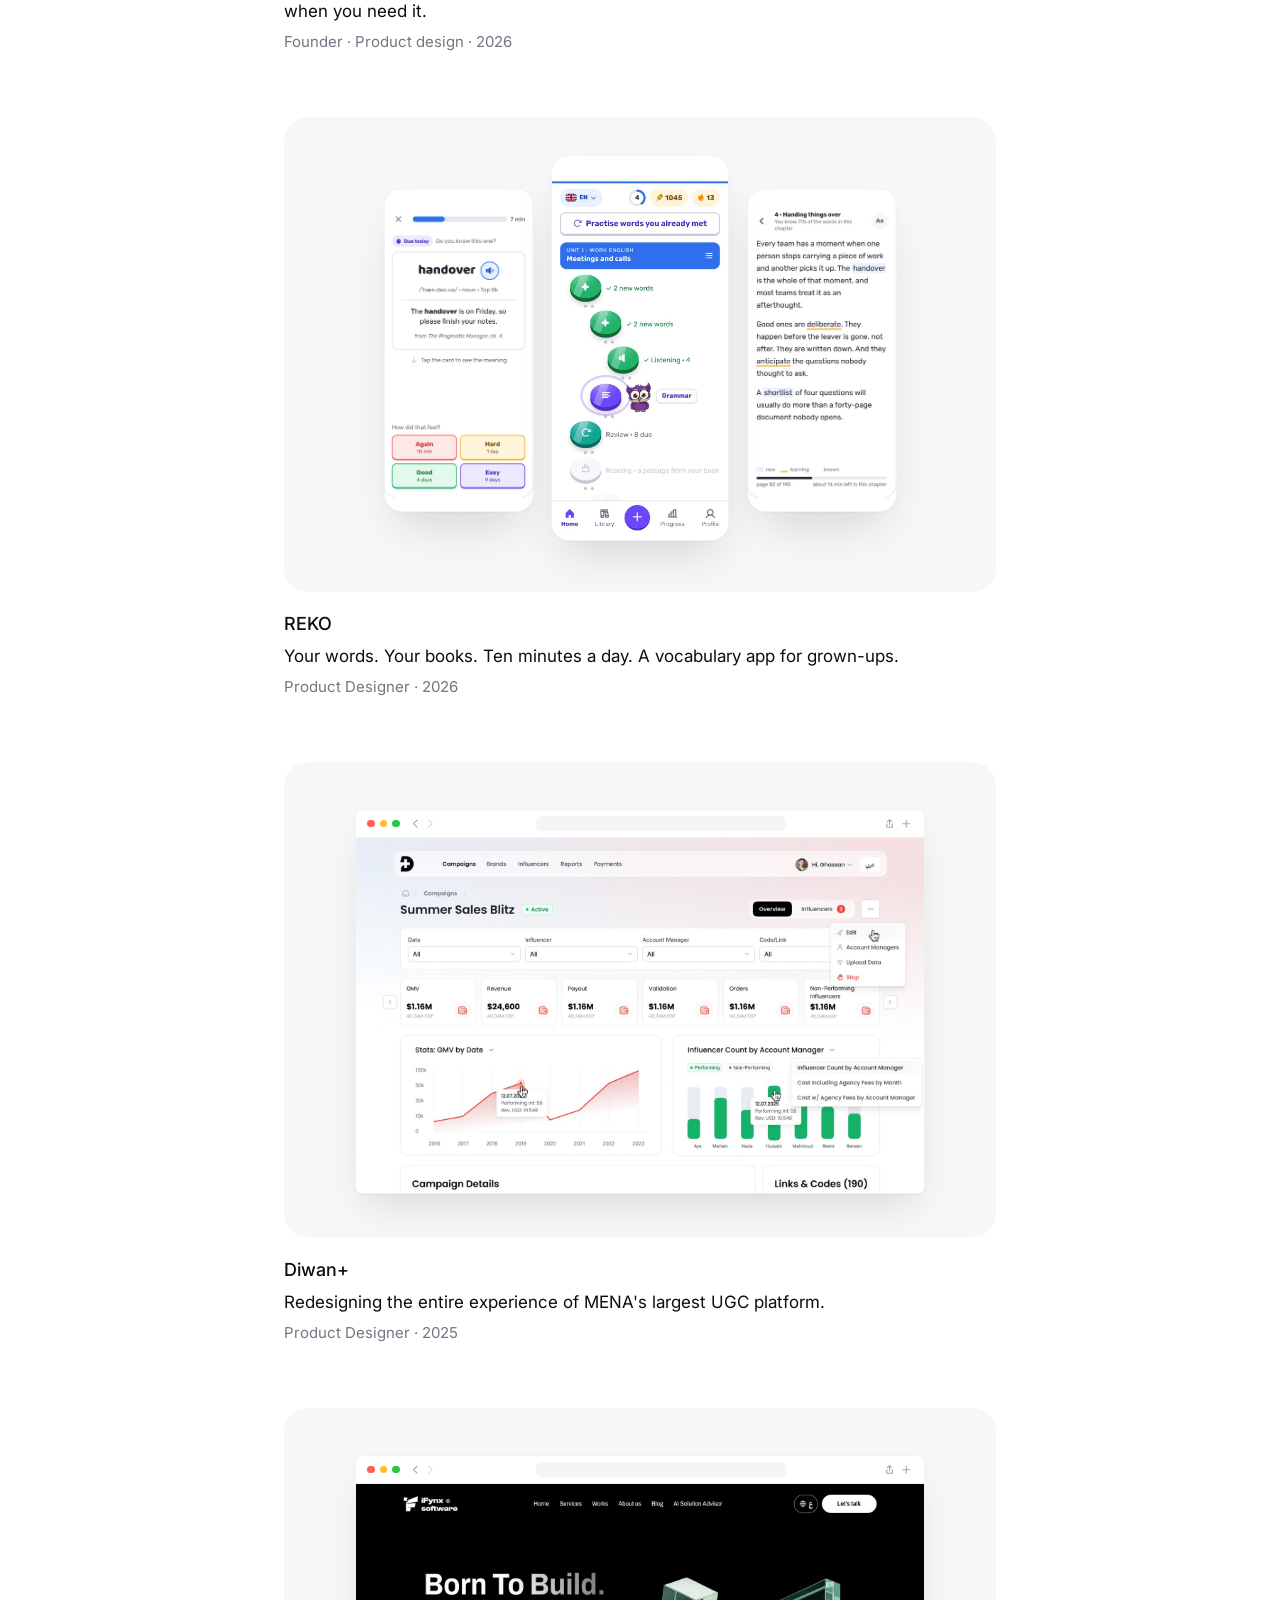
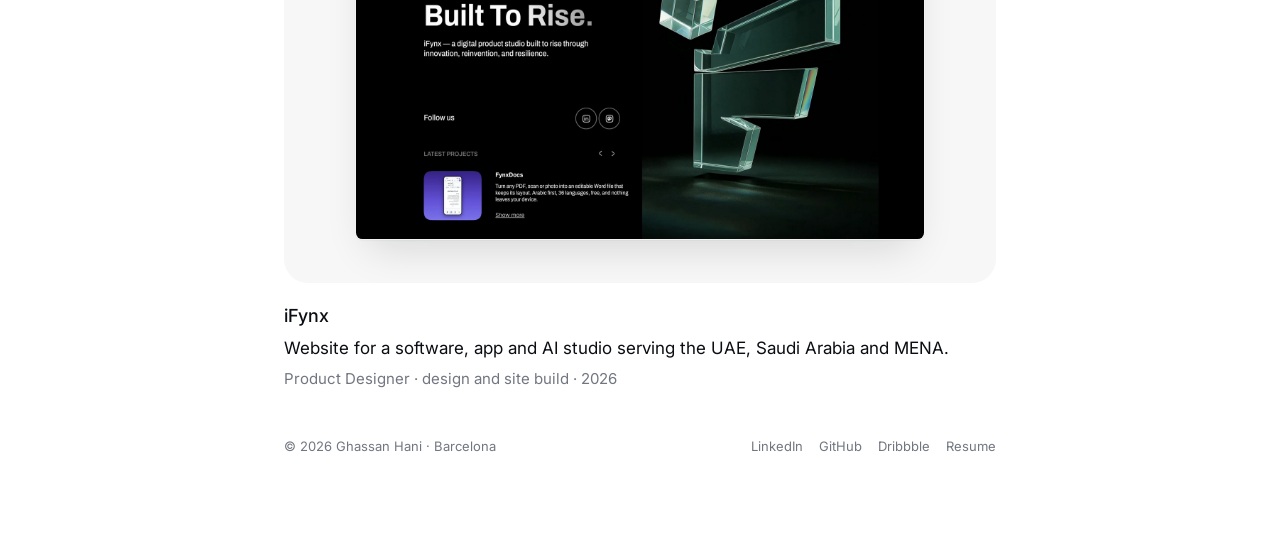
==== commit baf4a644: "Add an HTML CV page and the CV's social links to the site Co-Authored-By: Claude Opus 5.5 <noreply@a" ====
--- a/index.html
+++ b/index.html
@@ -18,7 +18,8 @@
     <span class="tb-title" id="tb-title" aria-hidden="true"></span>
     <nav class="tb-nav" aria-label="Main">
       <a href="#" class="tb-link" id="tb-work">Work</a>
-      <a href="mailto:Ghassanhani0@gmail.com" class="tb-cta">Contact</a>
+      <a href="cv.html" class="tb-link">Resume</a>
+      <a href="mailto:ghassanhani0@gmail.com" class="tb-cta">Contact</a>
     </nav>
   </div>
 </header>
@@ -36,10 +37,11 @@
         <p>I like turning complex workflows into calm, clear products — from design systems and UX audits to the brand around them. Outside product work, I shoot landscape, travel and commercial photography and film across Europe.</p>
       </div>
       <nav class="rise contact" aria-label="Contact" style="animation-delay: 240ms">
-        <a href="#">LinkedIn</a><span aria-hidden="true">·</span>
-        <a href="#">Instagram</a><span aria-hidden="true">·</span>
-        <a href="#">Resume</a><span aria-hidden="true">·</span>
-        <a href="mailto:Ghassanhani0@gmail.com">Ghassanhani0@gmail.com</a><span class="phone-no">· +34617309488</span>
+        <a href="https://www.linkedin.com/in/ghassanhani0/" target="_blank" rel="noopener">LinkedIn</a><span aria-hidden="true">·</span>
+        <a href="https://github.com/ghassanhani" target="_blank" rel="noopener">GitHub</a><span aria-hidden="true">·</span>
+        <a href="https://dribbble.com/ghassanhani0" target="_blank" rel="noopener">Dribbble</a><span aria-hidden="true">·</span>
+        <a href="cv.html">Resume</a><span aria-hidden="true">·</span>
+        <a href="mailto:ghassanhani0@gmail.com">ghassanhani0@gmail.com</a><span class="phone-no">· <a href="tel:+34617309488">+34617309488</a></span>
       </nav>
     </header>
 
@@ -55,7 +57,10 @@
 
   <article id="case" class="case" hidden></article>
 
-  <footer class="foot">© 2026 Ghassan · Barcelona</footer>
+  <footer class="foot">
+    <span>© 2026 Ghassan Hani · Barcelona</span>
+    <nav aria-label="Social"><a href="https://www.linkedin.com/in/ghassanhani0/" target="_blank" rel="noopener">LinkedIn</a><a href="https://github.com/ghassanhani" target="_blank" rel="noopener">GitHub</a><a href="https://dribbble.com/ghassanhani0" target="_blank" rel="noopener">Dribbble</a><a href="cv.html">Resume</a></nav>
+  </footer>
 </main>
 <script src="works.js"></script>
 <script src="app.js"></script>
--- a/styles.css
+++ b/styles.css
@@ -143,7 +143,9 @@
 .card .desc { font-size: 17px; line-height: 27px; color: var(--ink); }
 .card .byline { font-size: 15px; line-height: 22px; color: var(--muted); }
 
-.foot { font-size: 13px; color: var(--muted); }
+.foot { display: flex; flex-wrap: wrap; justify-content: space-between; gap: 12px 24px; font-size: 13px; color: var(--muted); }
+.foot nav { display: flex; gap: 16px; }
+.phone-no a { color: var(--ink); }
 
 /* Case study */
 .case { display: flex; flex-direction: column; gap: 48px; padding-bottom: 24px; }
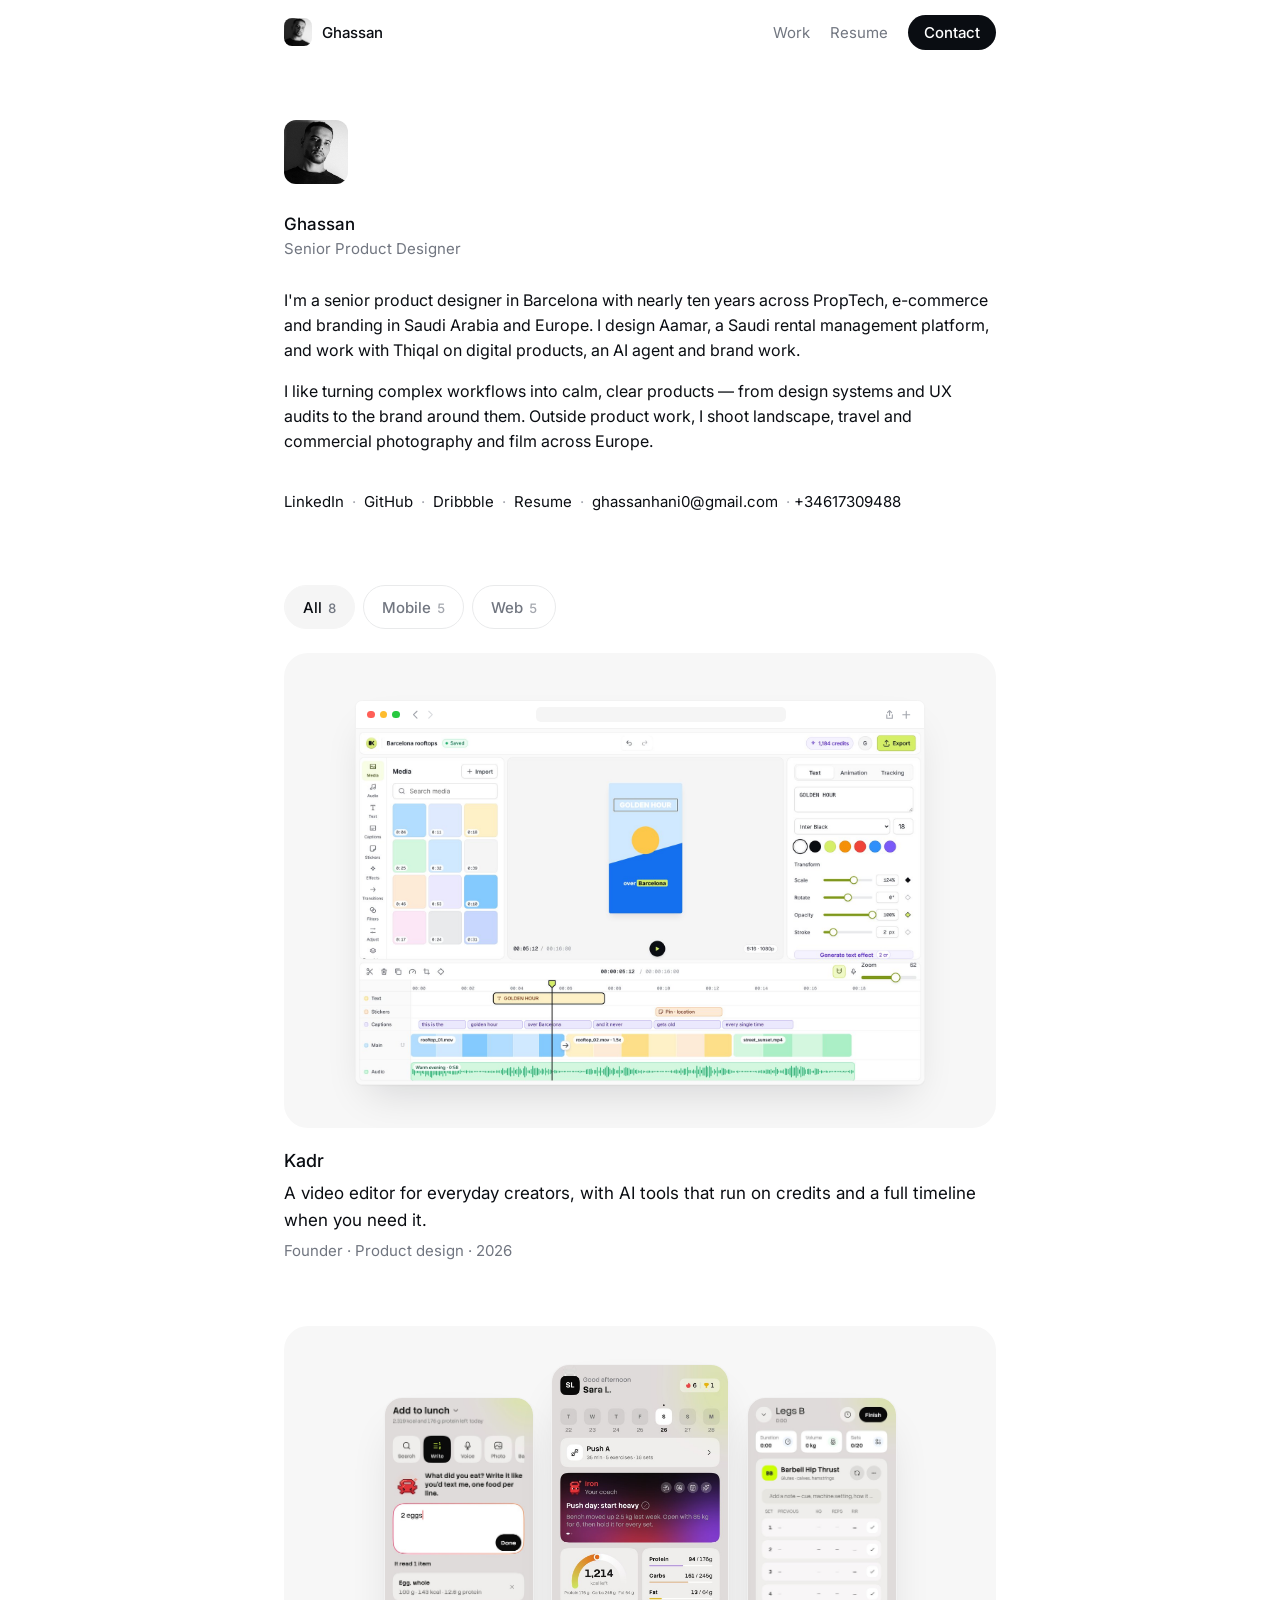
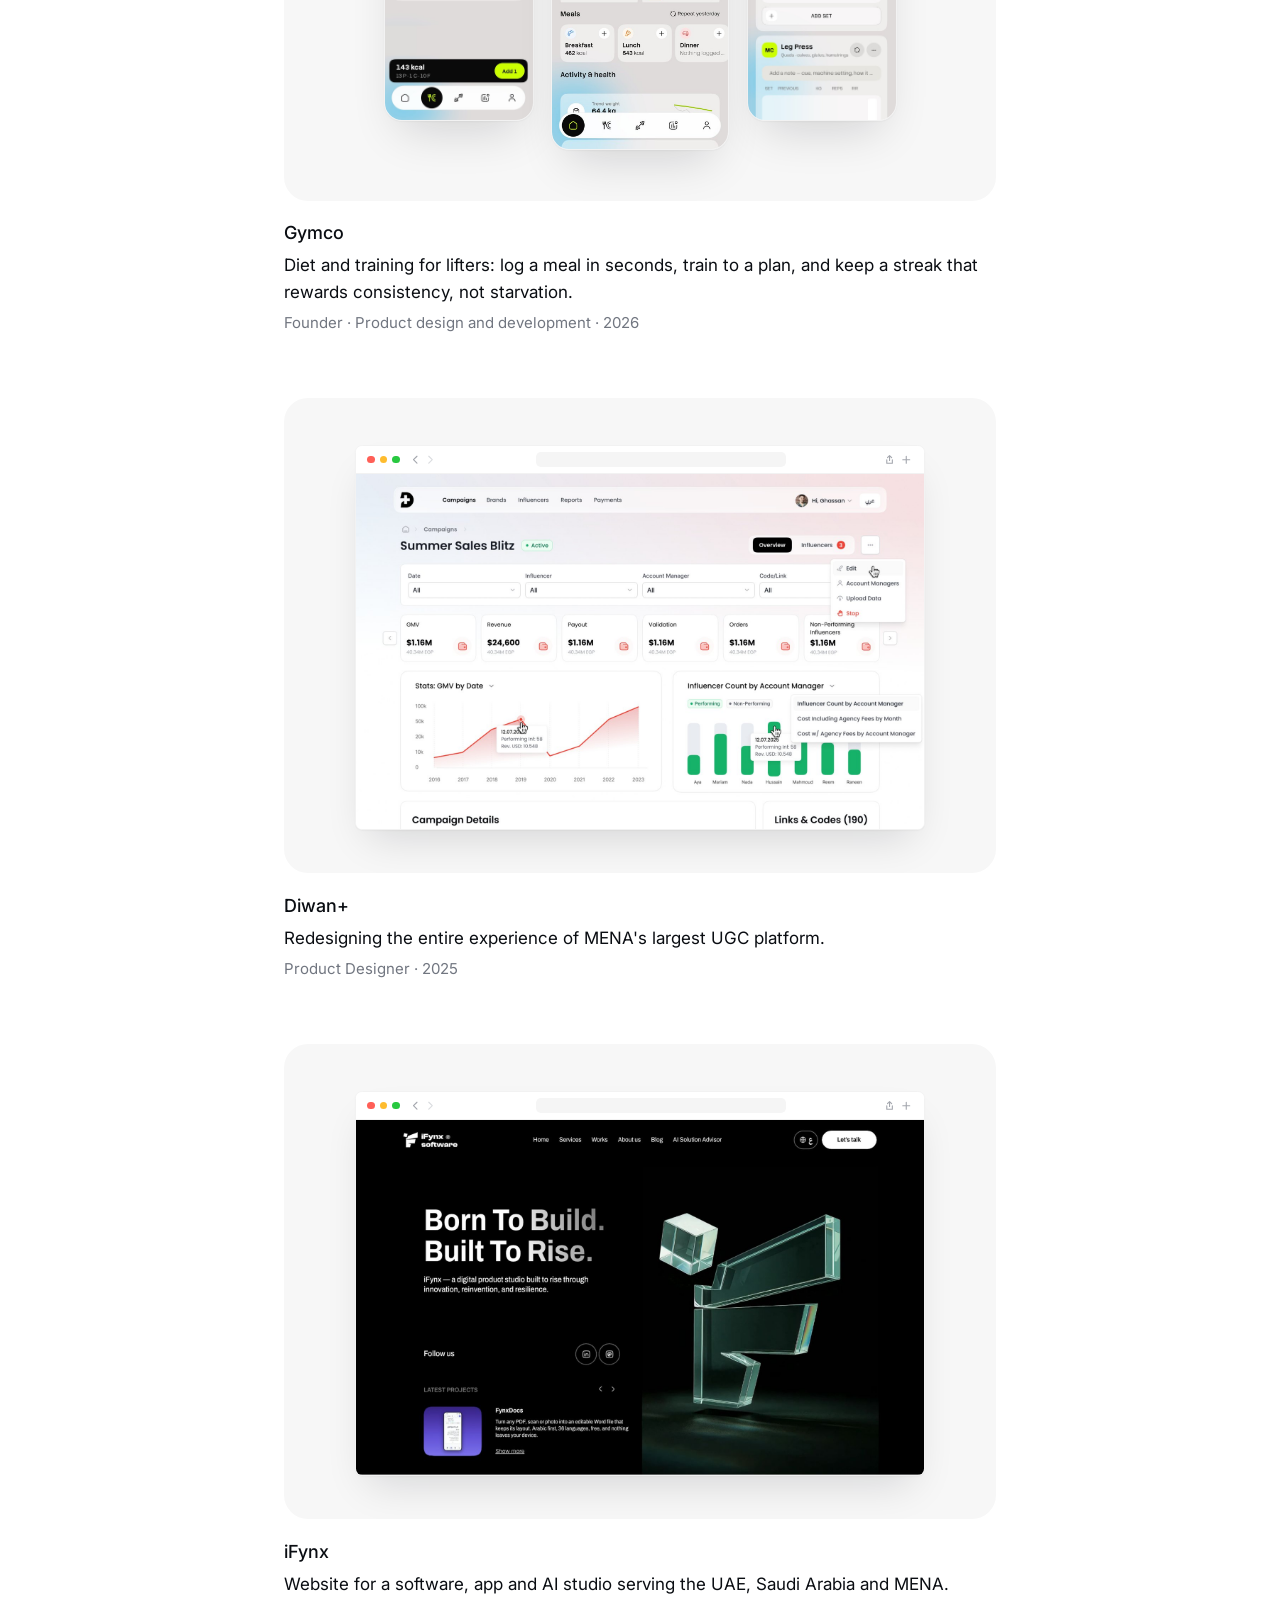
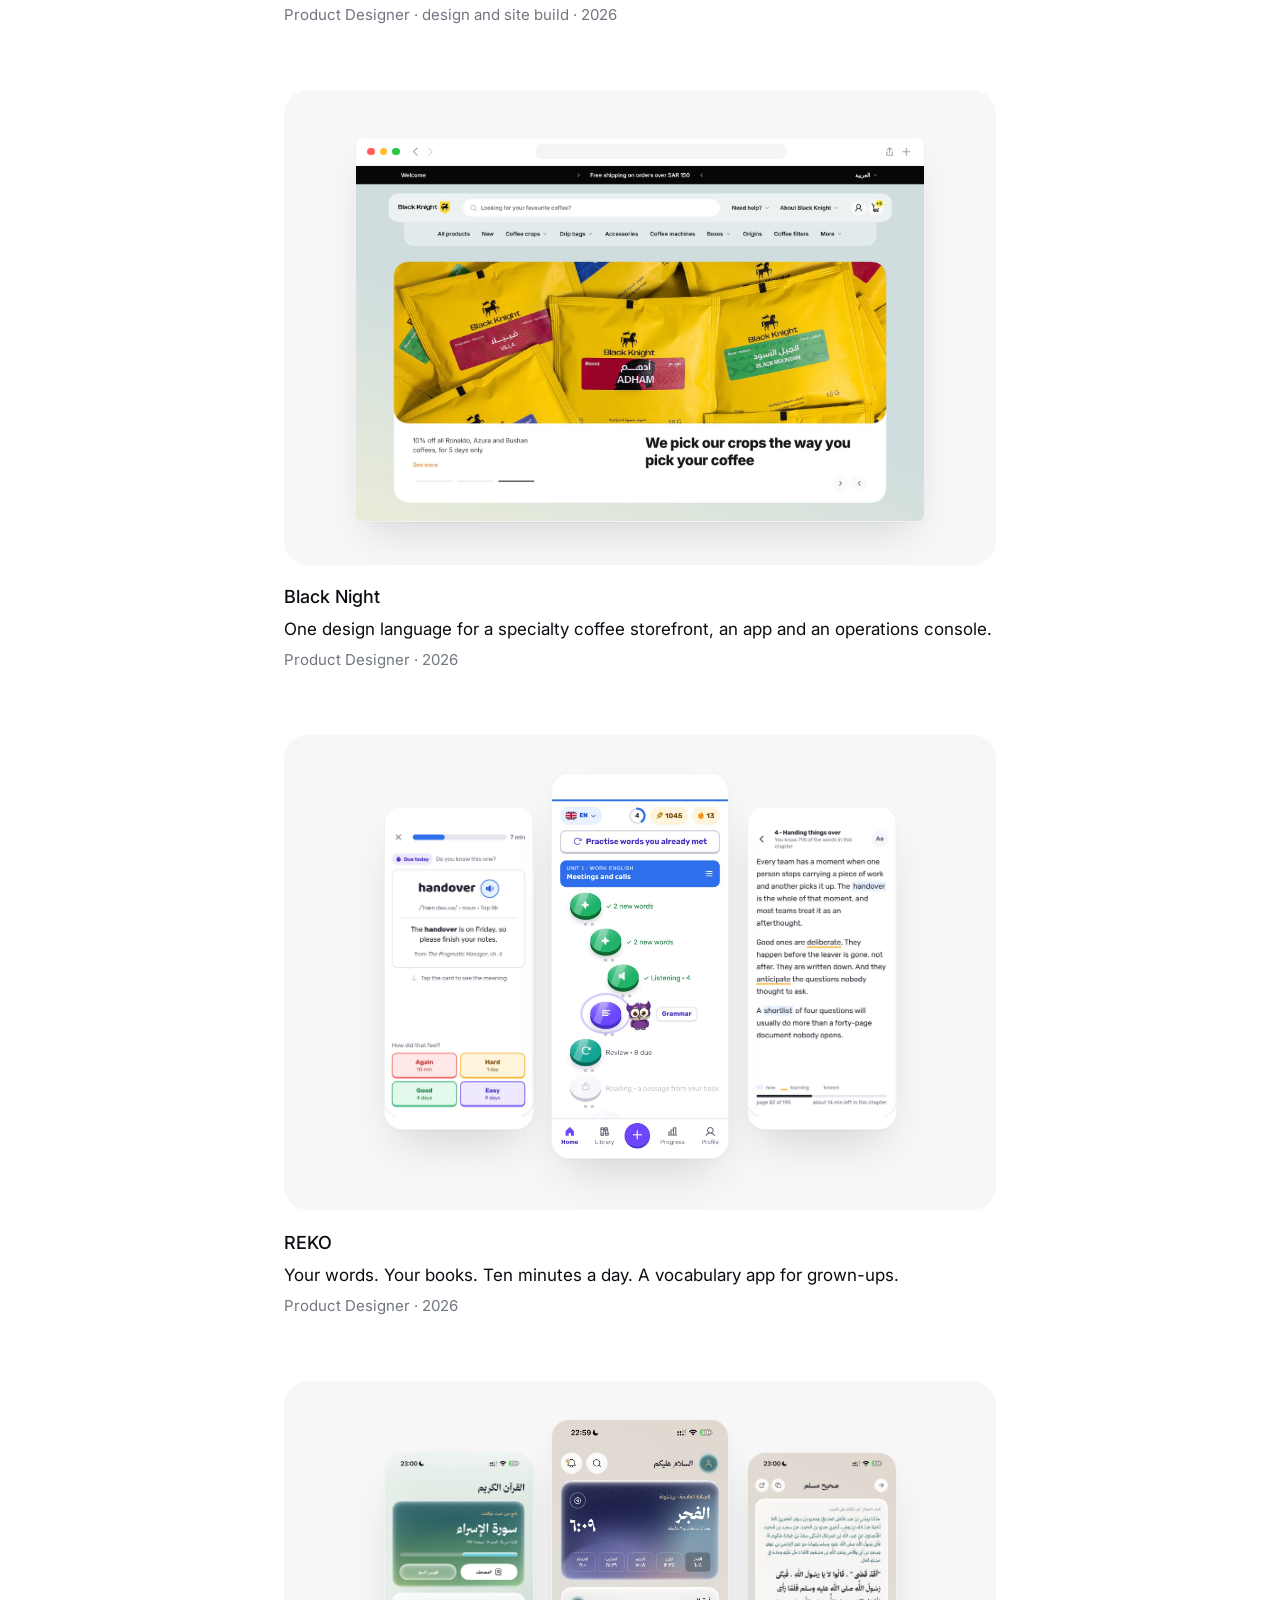
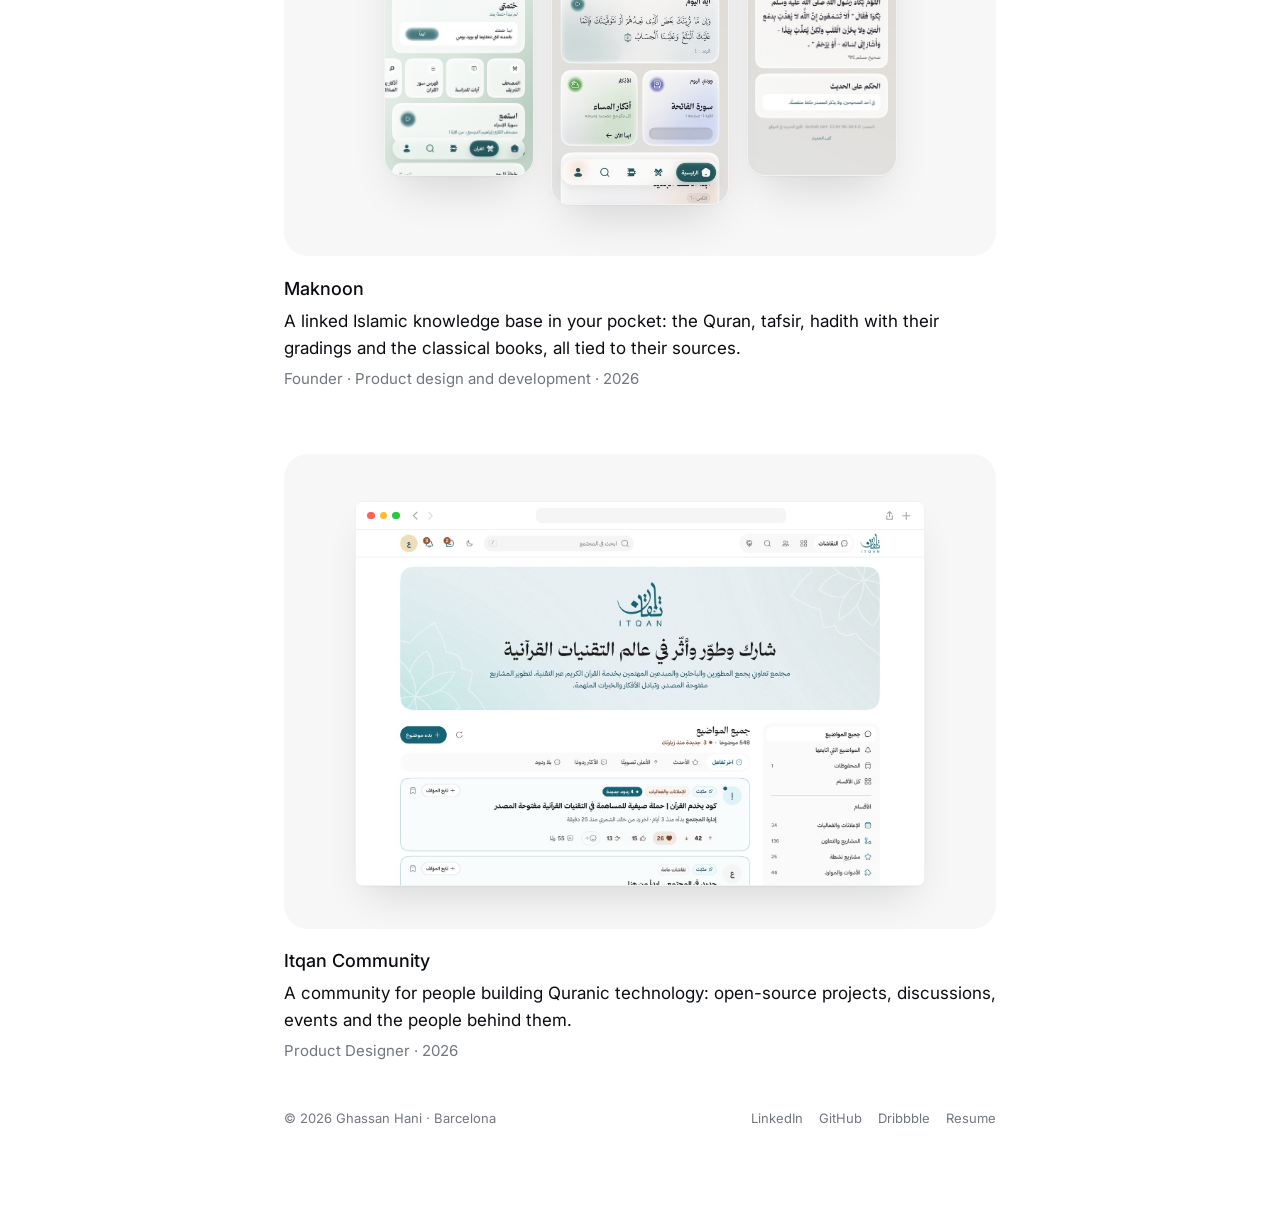
==== commit 29c15232: "Header Contact button opens WhatsApp Co-Authored-By: Claude Opus 5.5 <noreply@anthropic.com> Claude-" ====
--- a/index.html
+++ b/index.html
@@ -19,7 +19,7 @@
     <nav class="tb-nav" aria-label="Main">
       <a href="#" class="tb-link" id="tb-work">Work</a>
       <a href="cv.html" class="tb-link">Resume</a>
-      <a href="mailto:ghassanhani0@gmail.com" class="tb-cta">Contact</a>
+      <a href="https://wa.me/34617309488" class="tb-cta" target="_blank" rel="noopener" aria-label="Contact on WhatsApp">Contact</a>
     </nav>
   </div>
 </header>
--- a/styles.css
+++ b/styles.css
@@ -96,6 +96,8 @@
   transition: background-color .2s, color .2s, border-color .2s;
 }
 .pill:hover { color: var(--ink); }
+.pill .count { margin-left: 2px; font-size: 13px; color: var(--faint); font-variant-numeric: tabular-nums; }
+.pill[aria-selected="true"] .count { color: var(--muted); }
 .pill[aria-selected="true"] { background: var(--pill); border-color: var(--pill); color: var(--ink); }
 
 /* Work list: one large card per row. Every cover is a screenshot in a browser window
@@ -250,6 +252,25 @@
 .cs-num { grid-row: span 2; font-size: 13px; line-height: 26px; color: var(--faint); font-variant-numeric: tabular-nums; }
 .cs-screen h3 { margin: 0; font-size: 17px; line-height: 26px; font-weight: 600; }
 .cs-screen p { margin: 0; font-size: 15px; line-height: 24px; color: var(--body); }
+
+/* Scrollable frames for long pages */
+.scrolls { position: relative; }
+.scrolls .view { display: block; overflow-y: auto; overscroll-behavior: auto; scrollbar-width: thin; scrollbar-color: rgb(10 13 18 / 22%) transparent; outline: none; }
+.browser.scrolls .view { aspect-ratio: 16 / 10; }
+.device.scrolls .view { height: 100%; }
+.scrolls .view img { width: 100%; height: auto; aspect-ratio: auto; object-fit: initial; }
+.scrolls .view:focus-visible { box-shadow: inset 0 0 0 2px var(--ink); }
+.scroll-hint {
+  position: absolute; left: 50%; bottom: 12px; transform: translate(-50%, 6px);
+  display: inline-flex; align-items: center; gap: 6px; padding: 6px 12px; border-radius: 999px;
+  background: rgb(10 13 18 / 72%); color: #fff; font-size: 12px; font-weight: 500;
+  -webkit-backdrop-filter: blur(8px); backdrop-filter: blur(8px);
+  opacity: 0; pointer-events: none; transition: opacity .4s var(--ease-out), transform .4s var(--ease-out);
+}
+.scroll-hint::after { content: ""; width: 6px; height: 6px; border-right: 1.5px solid currentColor; border-bottom: 1.5px solid currentColor; transform: translateY(-2px) rotate(45deg); }
+.scrolls.is-long .scroll-hint { opacity: 1; transform: translate(-50%, 0); }
+.scrolls.is-long.scrolled .scroll-hint { opacity: 0; }
+.device.scrolls .scroll-hint { font-size: 11px; padding: 5px 10px; bottom: 10px; }
 
 /* Phone */
 @media (max-width: 640px) {
